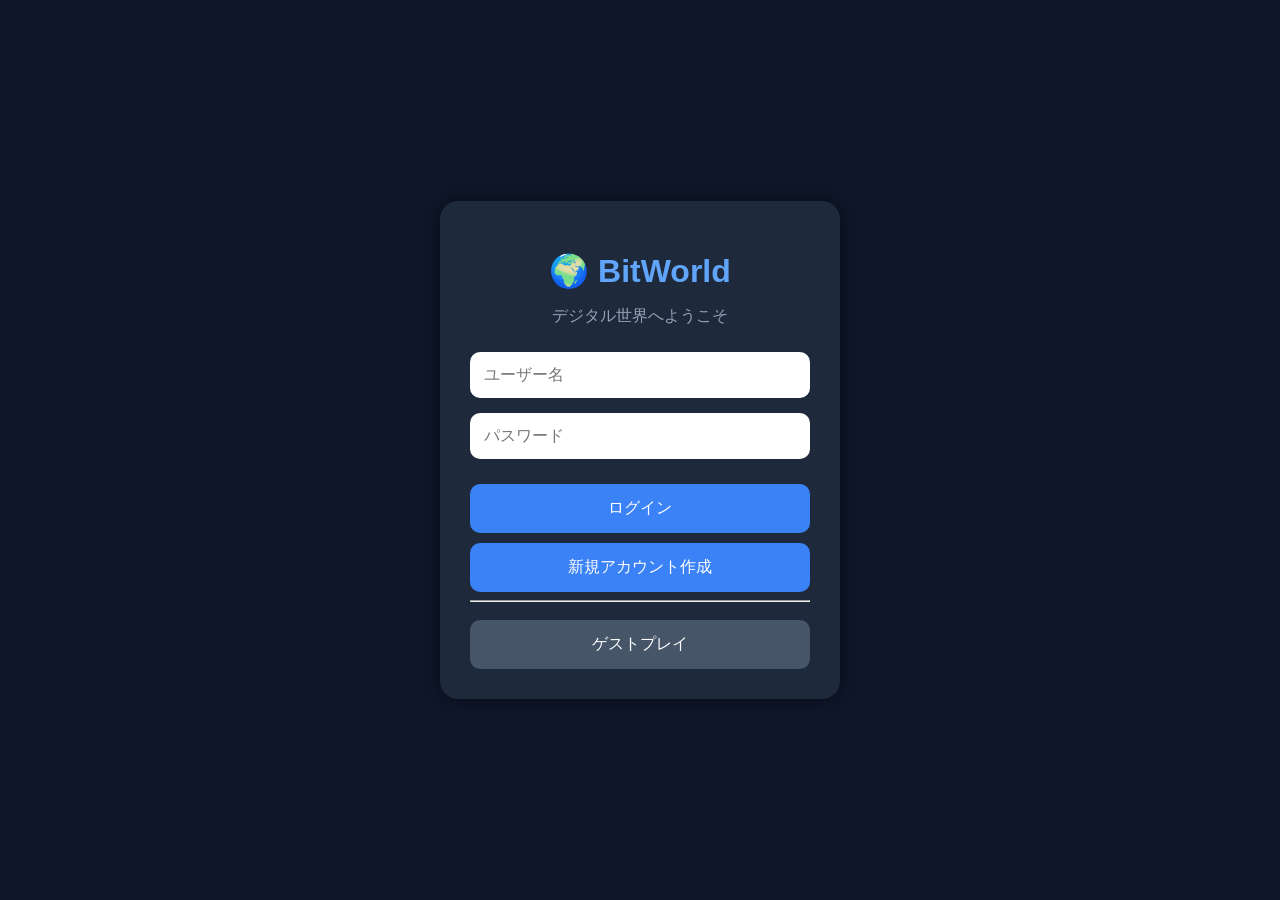
==== index.html @ 11e89895 "Update index.html" ====
<!DOCTYPE html>
<html lang="ja">
<head>
    <meta charset="UTF-8">
    <meta name="viewport" content="width=device-width, initial-scale=1.0">
    <title>BitWorld</title>

    <link rel="stylesheet" href="style.css">
</head>
<body>

<div id="login">

    <h1>🌍 BitWorld</h1>

    <p class="subtitle">
        デジタル世界へようこそ
    </p>

    <input
        id="username"
        type="text"
        placeholder="ユーザー名">

    <input
        id="password"
        type="password"
        placeholder="パスワード">

    <button id="loginBtn">
        ログイン
    </button>

    <button id="registerBtn">
        新規アカウント作成
    </button>

    <hr>

    <button class="guest">
        ゲストプレイ
    </button>

</div>
    <div id="register" style="display:none">

<h1>🌱 アカウント作成</h1>

<input id="newUser" placeholder="ユーザー名">

<input id="newPass"
type="password"
placeholder="パスワード">

<button id="createBtn">
アカウント作成
</button>

<button id="backBtn">
戻る
</button>

</div>

<script src="script.js"></script>

</body>
</html>
---- style.css ----
body{

    margin:0;
    background:#0f172a;

    font-family:sans-serif;

    color:white;

    display:flex;

    justify-content:center;

    align-items:center;

    height:100vh;
}

#login{

    width:340px;

    background:#1e293b;

    border-radius:18px;

    padding:30px;

    text-align:center;

    box-shadow:0 0 25px #0008;
}

h1{

    color:#60a5fa;

    margin-bottom:5px;
}

.subtitle{

    color:#94a3b8;

    margin-bottom:25px;
}

input{

    width:100%;

    padding:14px;

    margin-bottom:15px;

    border:none;

    border-radius:10px;

    font-size:16px;

    box-sizing:border-box;
}

button{

    width:100%;

    padding:14px;

    margin-top:10px;

    border:none;

    border-radius:10px;

    background:#3b82f6;

    color:white;

    font-size:16px;

    cursor:pointer;
}

button:hover{

    background:#2563eb;
}

.guest{

    background:#475569;
}
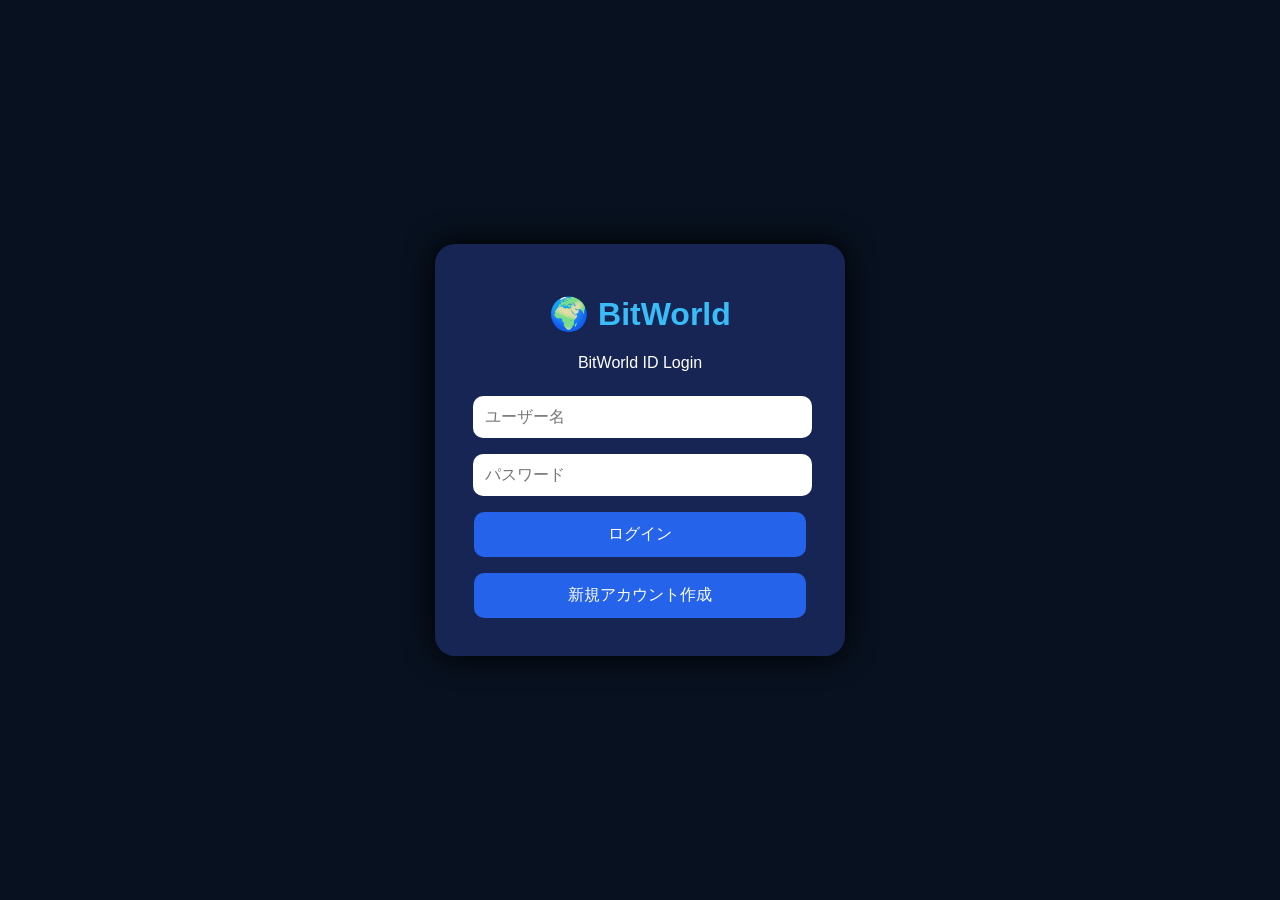
==== commit 47cbe825: "Update index.html" ====
--- a/index.html
+++ b/index.html
@@ -1,68 +1,525 @@
 <!DOCTYPE html>
 <html lang="ja">
 <head>
-    <meta charset="UTF-8">
-    <meta name="viewport" content="width=device-width, initial-scale=1.0">
-    <title>BitWorld</title>
-
-    <link rel="stylesheet" href="style.css">
+<meta charset="UTF-8">
+<meta name="viewport" content="width=device-width, initial-scale=1.0">
+
+<title>BitWorld Account</title>
+
+<style>
+
+body{
+    margin:0;
+    height:100vh;
+    display:flex;
+    justify-content:center;
+    align-items:center;
+
+    background:#08111f;
+    color:white;
+
+    font-family:sans-serif;
+}
+
+
+.box{
+
+    width:350px;
+
+    background:#172554;
+
+    padding:30px;
+
+    border-radius:20px;
+
+    box-shadow:0 0 30px #000;
+
+    text-align:center;
+
+}
+
+
+h1{
+
+    color:#38bdf8;
+
+}
+
+
+input{
+
+    width:90%;
+
+    padding:12px;
+
+    margin:8px;
+
+    border-radius:10px;
+
+    border:none;
+
+    font-size:16px;
+
+}
+
+
+button{
+
+    width:95%;
+
+    padding:12px;
+
+    margin:8px;
+
+    border:none;
+
+    border-radius:10px;
+
+    background:#2563eb;
+
+    color:white;
+
+    font-size:16px;
+
+    cursor:pointer;
+
+}
+
+
+button:hover{
+
+    background:#1d4ed8;
+
+}
+
+
+.hidden{
+
+    display:none;
+
+}
+
+
+.card{
+
+    background:#0f172a;
+
+    padding:15px;
+
+    border-radius:15px;
+
+}
+
+
+</style>
+
 </head>
+
+
 <body>
 
-<div id="login">
-
-    <h1>🌍 BitWorld</h1>
-
-    <p class="subtitle">
-        デジタル世界へようこそ
-    </p>
-
-    <input
-        id="username"
-        type="text"
-        placeholder="ユーザー名">
-
-    <input
-        id="password"
-        type="password"
-        placeholder="パスワード">
-
-    <button id="loginBtn">
-        ログイン
-    </button>
-
-    <button id="registerBtn">
-        新規アカウント作成
-    </button>
-
-    <hr>
-
-    <button class="guest">
-        ゲストプレイ
-    </button>
+
+<div class="box" id="loginPage">
+
+<h1>🌍 BitWorld</h1>
+
+<p>
+BitWorld ID Login
+</p>
+
+
+<input id="loginUser"
+placeholder="ユーザー名">
+
+
+<input id="loginPass"
+type="password"
+placeholder="パスワード">
+
+
+<button onclick="login()">
+ログイン
+</button>
+
+
+<button onclick="showRegister()">
+新規アカウント作成
+</button>
+
 
 </div>
-    <div id="register" style="display:none">
-
-<h1>🌱 アカウント作成</h1>
-
-<input id="newUser" placeholder="ユーザー名">
+
+
+
+
+<div class="box hidden" id="registerPage">
+
+
+<h1>✨ Create ID</h1>
+
+
+<input id="newUser"
+placeholder="ユーザー名">
+
 
 <input id="newPass"
 type="password"
 placeholder="パスワード">
 
-<button id="createBtn">
+
+<button onclick="register()">
 アカウント作成
 </button>
 
-<button id="backBtn">
+
+<button onclick="backLogin()">
 戻る
 </button>
 
+
 </div>
 
-<script src="script.js"></script>
+
+
+
+
+<div class="box hidden" id="homePage">
+
+
+<h1>🌎 BitWorld</h1>
+
+
+<div class="card">
+
+
+<h2 id="playerName"></h2>
+
+
+<p id="playerID"></p>
+
+
+<p>
+💎 クリスタルコイン：
+<span id="coins"></span>
+</p>
+
+
+</div>
+
+
+<button onclick="logout()">
+ログアウト
+</button>
+
+
+</div>
+
+
+
+
+
+<script>
+
+
+// ----------------------
+// データ取得
+// ----------------------
+
+function getAccounts(){
+
+    return JSON.parse(
+        localStorage.getItem(
+            "BitWorldAccounts"
+        )
+    ) || [];
+
+}
+
+
+
+function saveAccounts(data){
+
+    localStorage.setItem(
+        "BitWorldAccounts",
+        JSON.stringify(data)
+    );
+
+}
+
+
+
+// ----------------------
+// SHA-256
+// ----------------------
+
+async function hashPassword(text){
+
+    const data =
+    new TextEncoder()
+    .encode(text);
+
+
+    const hash =
+    await crypto.subtle.digest(
+        "SHA-256",
+        data
+    );
+
+
+    return Array.from(
+        new Uint8Array(hash)
+    )
+    .map(
+        b=>b.toString(16)
+        .padStart(2,"0")
+    )
+    .join("");
+
+}
+
+
+
+// ----------------------
+// ID生成
+// ----------------------
+
+function createID(){
+
+    return "BW-"+
+    Math.floor(
+        Math.random()*900000+100000
+    );
+
+}
+
+
+
+// ----------------------
+// 登録
+// ----------------------
+
+async function register(){
+
+
+let user=
+document.getElementById("newUser").value;
+
+
+let pass=
+document.getElementById("newPass").value;
+
+
+
+if(!user || !pass){
+
+    alert("入力してください");
+
+    return;
+
+}
+
+
+
+let accounts=getAccounts();
+
+
+
+if(accounts.some(
+a=>a.username===user
+)){
+
+    alert("その名前は使用されています");
+
+    return;
+
+}
+
+
+
+let account={
+
+
+id:createID(),
+
+username:user,
+
+
+passwordHash:
+await hashPassword(pass),
+
+
+coins:100,
+
+
+worlds:[],
+
+
+inventory:[]
+
+
+};
+
+
+
+accounts.push(account);
+
+
+saveAccounts(accounts);
+
+
+
+alert(
+"BitWorld IDを作成しました！"
+);
+
+
+backLogin();
+
+
+}
+
+
+
+
+// ----------------------
+// ログイン
+// ----------------------
+
+async function login(){
+
+
+let user=
+document.getElementById("loginUser").value;
+
+
+let pass=
+document.getElementById("loginPass").value;
+
+
+
+let hash=
+await hashPassword(pass);
+
+
+
+let accounts=getAccounts();
+
+
+
+let account=
+accounts.find(
+a=>
+a.username===user
+&&
+a.passwordHash===hash
+);
+
+
+
+if(!account){
+
+alert(
+"ユーザー名またはパスワードが違います"
+);
+
+return;
+
+}
+
+
+
+localStorage.setItem(
+"BitWorldCurrentUser",
+JSON.stringify(account)
+);
+
+
+
+openHome(account);
+
+
+
+}
+
+
+
+// ----------------------
+// ホーム
+// ----------------------
+
+function openHome(account){
+
+
+loginPage.classList.add("hidden");
+
+registerPage.classList.add("hidden");
+
+
+homePage.classList.remove("hidden");
+
+
+playerName.textContent=
+"👤 "+account.username;
+
+
+playerID.textContent=
+"ID : "+account.id;
+
+
+coins.textContent=
+account.coins;
+
+
+
+}
+
+
+
+// ----------------------
+// 画面切替
+// ----------------------
+
+function showRegister(){
+
+loginPage.classList.add("hidden");
+
+registerPage.classList.remove("hidden");
+
+}
+
+
+
+function backLogin(){
+
+registerPage.classList.add("hidden");
+
+loginPage.classList.remove("hidden");
+
+}
+
+
+
+// ----------------------
+// ログアウト
+// ----------------------
+
+function logout(){
+
+localStorage.removeItem(
+"BitWorldCurrentUser"
+);
+
+
+homePage.classList.add("hidden");
+
+loginPage.classList.remove("hidden");
+
+}
+
+
+
+</script>
+
 
 </body>
 </html>
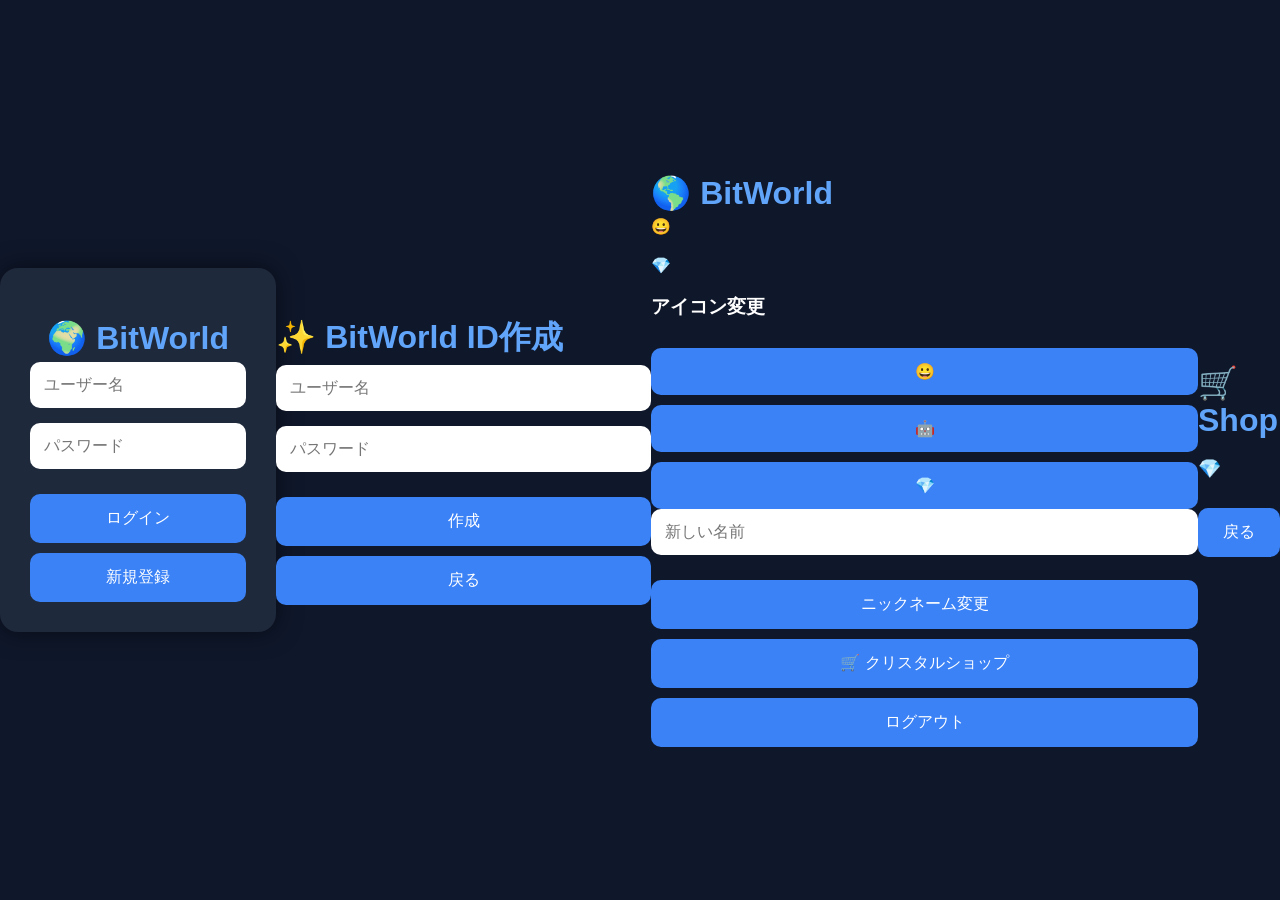
==== commit 3a3486e1: "Update index.html" ====
--- a/index.html
+++ b/index.html
@@ -1,117 +1,14 @@
 <!DOCTYPE html>
 <html lang="ja">
+
 <head>
+
 <meta charset="UTF-8">
-<meta name="viewport" content="width=device-width, initial-scale=1.0">
+<meta name="viewport" content="width=device-width,initial-scale=1.0">
 
-<title>BitWorld Account</title>
+<title>BitWorld</title>
 
-<style>
-
-body{
-    margin:0;
-    height:100vh;
-    display:flex;
-    justify-content:center;
-    align-items:center;
-
-    background:#08111f;
-    color:white;
-
-    font-family:sans-serif;
-}
-
-
-.box{
-
-    width:350px;
-
-    background:#172554;
-
-    padding:30px;
-
-    border-radius:20px;
-
-    box-shadow:0 0 30px #000;
-
-    text-align:center;
-
-}
-
-
-h1{
-
-    color:#38bdf8;
-
-}
-
-
-input{
-
-    width:90%;
-
-    padding:12px;
-
-    margin:8px;
-
-    border-radius:10px;
-
-    border:none;
-
-    font-size:16px;
-
-}
-
-
-button{
-
-    width:95%;
-
-    padding:12px;
-
-    margin:8px;
-
-    border:none;
-
-    border-radius:10px;
-
-    background:#2563eb;
-
-    color:white;
-
-    font-size:16px;
-
-    cursor:pointer;
-
-}
-
-
-button:hover{
-
-    background:#1d4ed8;
-
-}
-
-
-.hidden{
-
-    display:none;
-
-}
-
-
-.card{
-
-    background:#0f172a;
-
-    padding:15px;
-
-    border-radius:15px;
-
-}
-
-
-</style>
+<link rel="stylesheet" href="style.css">
 
 </head>
 
@@ -119,18 +16,11 @@
 <body>
 
 
-<div class="box" id="loginPage">
+<div class="box" id="login">
 
 <h1>🌍 BitWorld</h1>
 
-<p>
-BitWorld ID Login
-</p>
-
-
-<input id="loginUser"
-placeholder="ユーザー名">
-
+<input id="loginUser" placeholder="ユーザー名">
 
 <input id="loginPass"
 type="password"
@@ -142,8 +32,8 @@
 </button>
 
 
-<button onclick="showRegister()">
-新規アカウント作成
+<button onclick="openRegister()">
+新規登録
 </button>
 
 
@@ -151,11 +41,10 @@
 
 
 
-
-<div class="box hidden" id="registerPage">
+<div class="box hidden" id="register">
 
 
-<h1>✨ Create ID</h1>
+<h1>✨ BitWorld ID作成</h1>
 
 
 <input id="newUser"
@@ -168,7 +57,7 @@
 
 
 <button onclick="register()">
-アカウント作成
+作成
 </button>
 
 
@@ -182,29 +71,69 @@
 
 
 
-
-<div class="box hidden" id="homePage">
+<div class="box hidden" id="home">
 
 
 <h1>🌎 BitWorld</h1>
 
 
-<div class="card">
+<div class="profile">
 
 
-<h2 id="playerName"></h2>
+<div id="icon">
+😀
+</div>
 
 
-<p id="playerID"></p>
+<h2 id="nickname">
+</h2>
+
+
+<p id="userid"></p>
 
 
 <p>
-💎 クリスタルコイン：
-<span id="coins"></span>
+💎 <span id="coins"></span>
 </p>
 
 
 </div>
+
+
+
+<h3>
+アイコン変更
+</h3>
+
+
+<button onclick="changeIcon('😀')">
+😀
+</button>
+
+<button onclick="changeIcon('🤖')">
+🤖
+</button>
+
+<button onclick="changeIcon('💎')">
+💎
+</button>
+
+
+
+<input id="nicknameInput"
+placeholder="新しい名前">
+
+
+<button onclick="changeNickname()">
+ニックネーム変更
+</button>
+
+
+
+<button onclick="openShop()">
+🛒 クリスタルショップ
+</button>
+
 
 
 <button onclick="logout()">
@@ -218,308 +147,32 @@
 
 
 
-<script>
+<div class="box hidden" id="shop">
 
 
-// ----------------------
-// データ取得
-// ----------------------
+<h1>🛒 Shop</h1>
 
-function getAccounts(){
 
-    return JSON.parse(
-        localStorage.getItem(
-            "BitWorldAccounts"
-        )
-    ) || [];
+<h3>
+💎 <span id="shopCoins"></span>
+</h3>
 
-}
+
+<div id="items"></div>
+
+
+<button onclick="closeShop()">
+戻る
+</button>
+
+
+</div>
 
 
 
-function saveAccounts(data){
-
-    localStorage.setItem(
-        "BitWorldAccounts",
-        JSON.stringify(data)
-    );
-
-}
-
-
-
-// ----------------------
-// SHA-256
-// ----------------------
-
-async function hashPassword(text){
-
-    const data =
-    new TextEncoder()
-    .encode(text);
-
-
-    const hash =
-    await crypto.subtle.digest(
-        "SHA-256",
-        data
-    );
-
-
-    return Array.from(
-        new Uint8Array(hash)
-    )
-    .map(
-        b=>b.toString(16)
-        .padStart(2,"0")
-    )
-    .join("");
-
-}
-
-
-
-// ----------------------
-// ID生成
-// ----------------------
-
-function createID(){
-
-    return "BW-"+
-    Math.floor(
-        Math.random()*900000+100000
-    );
-
-}
-
-
-
-// ----------------------
-// 登録
-// ----------------------
-
-async function register(){
-
-
-let user=
-document.getElementById("newUser").value;
-
-
-let pass=
-document.getElementById("newPass").value;
-
-
-
-if(!user || !pass){
-
-    alert("入力してください");
-
-    return;
-
-}
-
-
-
-let accounts=getAccounts();
-
-
-
-if(accounts.some(
-a=>a.username===user
-)){
-
-    alert("その名前は使用されています");
-
-    return;
-
-}
-
-
-
-let account={
-
-
-id:createID(),
-
-username:user,
-
-
-passwordHash:
-await hashPassword(pass),
-
-
-coins:100,
-
-
-worlds:[],
-
-
-inventory:[]
-
-
-};
-
-
-
-accounts.push(account);
-
-
-saveAccounts(accounts);
-
-
-
-alert(
-"BitWorld IDを作成しました！"
-);
-
-
-backLogin();
-
-
-}
-
-
-
-
-// ----------------------
-// ログイン
-// ----------------------
-
-async function login(){
-
-
-let user=
-document.getElementById("loginUser").value;
-
-
-let pass=
-document.getElementById("loginPass").value;
-
-
-
-let hash=
-await hashPassword(pass);
-
-
-
-let accounts=getAccounts();
-
-
-
-let account=
-accounts.find(
-a=>
-a.username===user
-&&
-a.passwordHash===hash
-);
-
-
-
-if(!account){
-
-alert(
-"ユーザー名またはパスワードが違います"
-);
-
-return;
-
-}
-
-
-
-localStorage.setItem(
-"BitWorldCurrentUser",
-JSON.stringify(account)
-);
-
-
-
-openHome(account);
-
-
-
-}
-
-
-
-// ----------------------
-// ホーム
-// ----------------------
-
-function openHome(account){
-
-
-loginPage.classList.add("hidden");
-
-registerPage.classList.add("hidden");
-
-
-homePage.classList.remove("hidden");
-
-
-playerName.textContent=
-"👤 "+account.username;
-
-
-playerID.textContent=
-"ID : "+account.id;
-
-
-coins.textContent=
-account.coins;
-
-
-
-}
-
-
-
-// ----------------------
-// 画面切替
-// ----------------------
-
-function showRegister(){
-
-loginPage.classList.add("hidden");
-
-registerPage.classList.remove("hidden");
-
-}
-
-
-
-function backLogin(){
-
-registerPage.classList.add("hidden");
-
-loginPage.classList.remove("hidden");
-
-}
-
-
-
-// ----------------------
-// ログアウト
-// ----------------------
-
-function logout(){
-
-localStorage.removeItem(
-"BitWorldCurrentUser"
-);
-
-
-homePage.classList.add("hidden");
-
-loginPage.classList.remove("hidden");
-
-}
-
-
-
-</script>
+<script src="script.js"></script>
 
 
 </body>
+
 </html>
--- a/style.css
+++ b/style.css
@@ -0,0 +1,94 @@
+body{
+
+    margin:0;
+    background:#0f172a;
+
+    font-family:sans-serif;
+
+    color:white;
+
+    display:flex;
+
+    justify-content:center;
+
+    align-items:center;
+
+    height:100vh;
+}
+
+#login{
+
+    width:340px;
+
+    background:#1e293b;
+
+    border-radius:18px;
+
+    padding:30px;
+
+    text-align:center;
+
+    box-shadow:0 0 25px #0008;
+}
+
+h1{
+
+    color:#60a5fa;
+
+    margin-bottom:5px;
+}
+
+.subtitle{
+
+    color:#94a3b8;
+
+    margin-bottom:25px;
+}
+
+input{
+
+    width:100%;
+
+    padding:14px;
+
+    margin-bottom:15px;
+
+    border:none;
+
+    border-radius:10px;
+
+    font-size:16px;
+
+    box-sizing:border-box;
+}
+
+button{
+
+    width:100%;
+
+    padding:14px;
+
+    margin-top:10px;
+
+    border:none;
+
+    border-radius:10px;
+
+    background:#3b82f6;
+
+    color:white;
+
+    font-size:16px;
+
+    cursor:pointer;
+}
+
+button:hover{
+
+    background:#2563eb;
+}
+
+.guest{
+
+    background:#475569;
+}
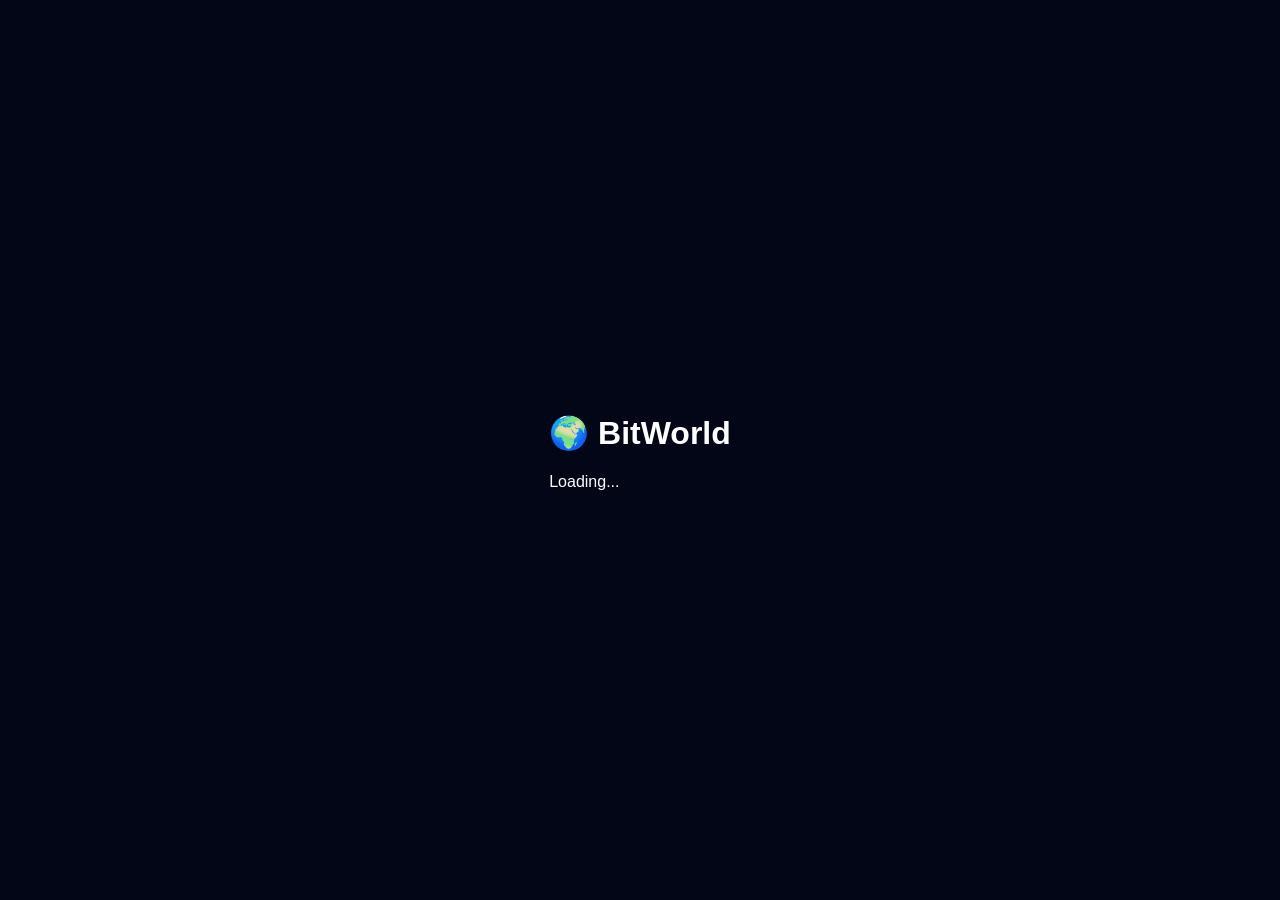
==== commit d6a9e639: "Update index.html" ====
--- a/index.html
+++ b/index.html
@@ -1,178 +1,383 @@
 <!DOCTYPE html>
 <html lang="ja">
-
 <head>
-
-<meta charset="UTF-8">
-<meta name="viewport" content="width=device-width,initial-scale=1.0">
-
-<title>BitWorld</title>
-
-<link rel="stylesheet" href="style.css">
-
+    <meta charset="UTF-8">
+    <meta name="viewport"
+          content="width=device-width, initial-scale=1.0">
+
+    <title>BitWorld</title>
+
+    <link rel="stylesheet" href="style.css">
 </head>
 
-
 <body>
 
-
-<div class="box" id="login">
-
-<h1>🌍 BitWorld</h1>
-
-<input id="loginUser" placeholder="ユーザー名">
-
-<input id="loginPass"
-type="password"
-placeholder="パスワード">
-
-
-<button onclick="login()">
-ログイン
-</button>
-
-
-<button onclick="openRegister()">
+<!-- ===========================
+起動画面
+=========================== -->
+
+<div id="loadingScreen" class="screen">
+
+    <h1 class="logo">🌍 BitWorld</h1>
+
+    <p>Loading...</p>
+
+    <div class="loadingBar">
+        <div id="loadingProgress"></div>
+    </div>
+
+</div>
+
+<!-- ===========================
+ログイン画面
+=========================== -->
+
+<div id="loginScreen" class="screen hidden">
+
+    <h1>BitWorld</h1>
+
+    <input
+        id="loginUsername"
+        type="text"
+        placeholder="ユーザー名">
+
+    <input
+        id="loginPassword"
+        type="password"
+        placeholder="パスワード">
+
+    <button id="loginButton">
+        ログイン
+    </button>
+
+    <button id="openRegisterButton">
+        新規登録
+    </button>
+
+</div>
+
+<!-- ===========================
 新規登録
-</button>
-
-
-</div>
-
-
-
-<div class="box hidden" id="register">
-
-
-<h1>✨ BitWorld ID作成</h1>
-
-
-<input id="newUser"
-placeholder="ユーザー名">
-
-
-<input id="newPass"
-type="password"
-placeholder="パスワード">
-
-
-<button onclick="register()">
-作成
-</button>
-
-
-<button onclick="backLogin()">
-戻る
-</button>
-
-
-</div>
-
-
-
-
-<div class="box hidden" id="home">
-
-
-<h1>🌎 BitWorld</h1>
-
-
-<div class="profile">
-
-
-<div id="icon">
-😀
-</div>
-
-
-<h2 id="nickname">
-</h2>
-
-
-<p id="userid"></p>
-
-
-<p>
-💎 <span id="coins"></span>
-</p>
-
-
-</div>
-
-
-
-<h3>
-アイコン変更
-</h3>
-
-
-<button onclick="changeIcon('😀')">
-😀
-</button>
-
-<button onclick="changeIcon('🤖')">
-🤖
-</button>
-
-<button onclick="changeIcon('💎')">
-💎
-</button>
-
-
-
-<input id="nicknameInput"
-placeholder="新しい名前">
-
-
-<button onclick="changeNickname()">
-ニックネーム変更
-</button>
-
-
-
-<button onclick="openShop()">
-🛒 クリスタルショップ
-</button>
-
-
-
-<button onclick="logout()">
-ログアウト
-</button>
-
-
-</div>
-
-
-
-
-
-<div class="box hidden" id="shop">
-
-
-<h1>🛒 Shop</h1>
-
-
-<h3>
-💎 <span id="shopCoins"></span>
-</h3>
-
-
-<div id="items"></div>
-
-
-<button onclick="closeShop()">
-戻る
-</button>
-
-
-</div>
-
-
+=========================== -->
+
+<div id="registerScreen"
+     class="screen hidden">
+
+    <h1>Create Account</h1>
+
+    <input
+        id="registerUsername"
+        type="text"
+        placeholder="ユーザー名">
+
+    <input
+        id="registerPassword"
+        type="password"
+        placeholder="パスワード">
+
+    <button id="registerButton">
+
+        アカウント作成
+
+    </button>
+
+    <button id="backLoginButton">
+
+        戻る
+
+    </button>
+
+</div>
+
+<!-- ===========================
+ホーム
+=========================== -->
+
+<div id="homeScreen"
+     class="screen hidden">
+
+    <h1>BitWorld</h1>
+
+    <div class="profile">
+
+        <div id="playerIcon">
+
+            😀
+        </div>
+
+        <h2 id="playerNickname">
+
+            プレイヤー
+
+        </h2>
+
+        <p id="playerID">
+
+            BW-000000
+
+        </p>
+
+        <p>
+
+            💎
+
+            <span id="coinText">
+
+                100
+
+            </span>
+
+            Crystal Coin
+
+        </p>
+
+    </div>
+
+    <button id="worldButton">
+
+        🌍 ワールド
+
+    </button>
+
+    <button id="shopButton">
+
+        🛒 ショップ
+
+    </button>
+
+    <button id="inventoryButton">
+
+        🎒 インベントリ
+
+    </button>
+
+    <button id="settingButton">
+
+        ⚙️ 設定
+
+    </button>
+
+    <button id="logoutButton">
+
+        🚪 ログアウト
+
+    </button>
+
+</div>
+
+<!-- ===========================
+ワールド一覧
+=========================== -->
+
+<div id="worldScreen"
+     class="screen hidden">
+
+    <h1>
+
+        🌍 My Worlds
+
+    </h1>
+
+    <div id="worldList">
+
+    </div>
+
+    <button id="createWorldButton">
+
+        ＋ ワールド作成
+
+    </button>
+
+    <button id="worldBackButton">
+
+        戻る
+
+    </button>
+
+</div>
+
+<!-- ===========================
+ワールド作成
+=========================== -->
+
+<div id="createWorldScreen"
+     class="screen hidden">
+
+    <h1>
+
+        新しいワールド
+
+    </h1>
+
+    <input
+        id="worldName"
+        type="text"
+        placeholder="ワールド名">
+
+    <input
+        id="worldSeed"
+        type="text"
+        placeholder="シード（空欄で自動）">
+
+    <select id="worldBiome">
+
+        <option value="normal">
+
+            🌱 ノーマル
+
+        </option>
+
+        <option value="forest">
+
+            🌲 森林
+
+        </option>
+
+        <option value="desert">
+
+            🏜 砂漠
+
+        </option>
+
+        <option value="crystal">
+
+            💎 クリスタル
+
+        </option>
+
+    </select>
+
+    <select id="worldDifficulty">
+
+        <option>
+
+            Easy
+
+        </option>
+
+        <option selected>
+
+            Normal
+
+        </option>
+
+        <option>
+
+            Hard
+
+        </option>
+
+    </select>
+
+    <button id="createWorld">
+
+        作成
+
+    </button>
+
+    <button id="cancelWorld">
+
+        キャンセル
+
+    </button>
+
+</div>
+
+<!-- ===========================
+ショップ
+=========================== -->
+
+<div id="shopScreen"
+     class="screen hidden">
+
+    <h1>
+
+        🛒 Crystal Shop
+
+    </h1>
+
+    <p>
+
+        💎
+
+        <span id="shopCoinText">
+
+            100
+
+        </span>
+
+    </p>
+
+    <div id="shopList">
+
+    </div>
+
+    <button id="shopBackButton">
+
+        戻る
+
+    </button>
+
+</div>
+
+<!-- ===========================
+設定
+=========================== -->
+
+<div id="settingScreen"
+     class="screen hidden">
+
+    <h1>
+
+        ⚙️ Settings
+
+    </h1>
+
+    <label>
+
+        ニックネーム
+
+    </label>
+
+    <input
+        id="nicknameInput"
+        type="text">
+
+    <label>
+
+        アイコン
+
+    </label>
+
+    <div id="iconList">
+
+        <button class="iconButton">😀</button>
+
+        <button class="iconButton">🤖</button>
+
+        <button class="iconButton">👾</button>
+
+        <button class="iconButton">💎</button>
+
+        <button class="iconButton">🌍</button>
+
+    </div>
+
+    <button id="saveProfileButton">
+
+        保存
+
+    </button>
+
+    <button id="settingBackButton">
+
+        戻る
+
+    </button>
+
+</div>
 
 <script src="script.js"></script>
 
-
 </body>
-
 </html>
--- a/style.css
+++ b/style.css
@@ -1,94 +1,104 @@
 body{
 
-    margin:0;
-    background:#0f172a;
+margin:0;
 
-    font-family:sans-serif;
+height:100vh;
 
-    color:white;
+display:flex;
 
-    display:flex;
+justify-content:center;
 
-    justify-content:center;
+align-items:center;
 
-    align-items:center;
+background:#020617;
 
-    height:100vh;
+color:white;
+
+font-family:sans-serif;
+
 }
 
-#login{
 
-    width:340px;
+.box{
 
-    background:#1e293b;
+width:350px;
 
-    border-radius:18px;
+background:#172554;
 
-    padding:30px;
+padding:25px;
 
-    text-align:center;
+border-radius:20px;
 
-    box-shadow:0 0 25px #0008;
+text-align:center;
+
+box-shadow:0 0 20px black;
+
 }
 
-h1{
 
-    color:#60a5fa;
+.hidden{
 
-    margin-bottom:5px;
+display:none;
+
 }
 
-.subtitle{
-
-    color:#94a3b8;
-
-    margin-bottom:25px;
-}
 
 input{
 
-    width:100%;
+width:90%;
 
-    padding:14px;
+padding:12px;
 
-    margin-bottom:15px;
+margin:8px;
 
-    border:none;
+border-radius:10px;
 
-    border-radius:10px;
+border:0;
 
-    font-size:16px;
+}
 
-    box-sizing:border-box;
-}
 
 button{
 
-    width:100%;
+width:90%;
 
-    padding:14px;
+padding:12px;
 
-    margin-top:10px;
+margin:6px;
 
-    border:none;
+border:0;
 
-    border-radius:10px;
+border-radius:10px;
 
-    background:#3b82f6;
+background:#2563eb;
 
-    color:white;
+color:white;
 
-    font-size:16px;
+font-size:16px;
 
-    cursor:pointer;
 }
+
 
 button:hover{
 
-    background:#2563eb;
+background:#1d4ed8;
+
 }
 
-.guest{
 
-    background:#475569;
+.profile{
+
+background:#0f172a;
+
+padding:15px;
+
+border-radius:15px;
+
 }
+
+
+#icon{
+
+font-size:60px;
+
+}
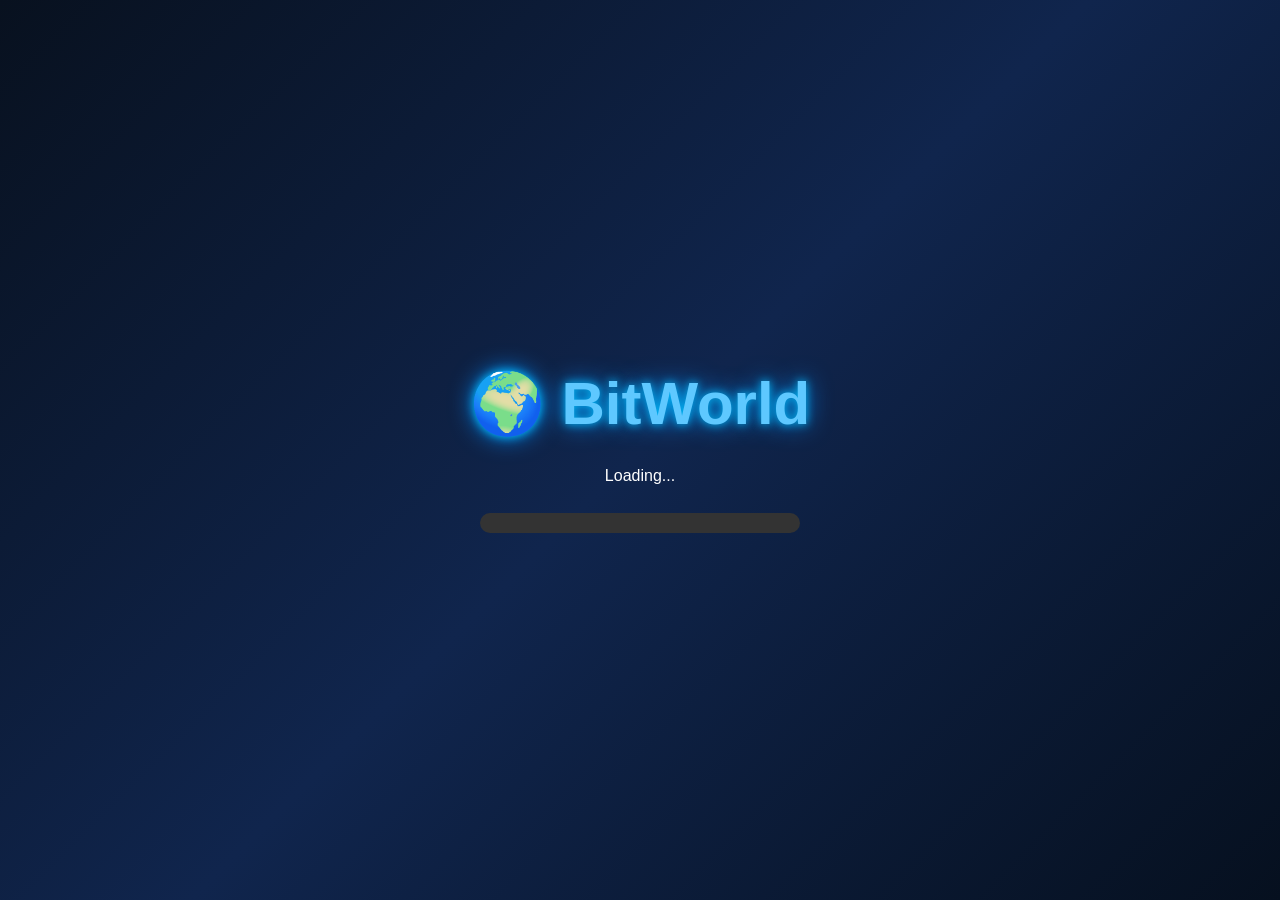
==== commit ab1bacac: "Update index.html" ====
--- a/index.html
+++ b/index.html
@@ -377,7 +377,12 @@
 
 </div>
 
-<script src="script.js"></script>
-
+<script src="js/crypto.js"></script>
+<script src="js/account.js"></script>
+<script src="js/world.js"></script>
+<script src="js/shop.js"></script>
+<script src="js/setting.js"></script>
+<script src="js/main.js"></script>
+    
 </body>
 </html>
--- a/style.css
+++ b/style.css
@@ -1,104 +1,500 @@
+/* ==========================================
+   BitWorld CSS
+   Version 0.1
+========================================== */
+
+*{
+    margin:0;
+    padding:0;
+    box-sizing:border-box;
+}
+
 body{
 
-margin:0;
-
-height:100vh;
-
-display:flex;
-
-justify-content:center;
-
-align-items:center;
-
-background:#020617;
-
-color:white;
-
-font-family:sans-serif;
-
-}
-
-
-.box{
-
-width:350px;
-
-background:#172554;
-
-padding:25px;
-
-border-radius:20px;
-
-text-align:center;
-
-box-shadow:0 0 20px black;
+    font-family:
+    "Segoe UI",
+    "Yu Gothic UI",
+    sans-serif;
+
+    background:
+    linear-gradient(
+        135deg,
+        #08111f,
+        #10254d,
+        #06101f
+    );
+
+    color:white;
+
+    min-height:100vh;
+
+    overflow:hidden;
+
+}
+
+
+/* =========================
+   共通画面
+========================= */
+
+.screen{
+
+    width:100%;
+
+    height:100vh;
+
+    display:flex;
+
+    flex-direction:column;
+
+    justify-content:center;
+
+    align-items:center;
+
+    padding:20px;
 
 }
 
 
 .hidden{
 
-display:none;
-
-}
-
+    display:none;
+
+}
+
+
+/* =========================
+   ロゴ
+========================= */
+
+.logo{
+
+    font-size:60px;
+
+    color:#5ec8ff;
+
+    text-shadow:
+
+        0 0 10px #00bfff,
+
+        0 0 25px #008cff;
+
+    margin-bottom:20px;
+
+}
+
+
+/* =========================
+   カード
+========================= */
+
+.profile{
+
+    width:100%;
+
+    max-width:400px;
+
+    background:
+
+    rgba(255,255,255,0.08);
+
+    backdrop-filter:blur(12px);
+
+    border-radius:20px;
+
+    padding:20px;
+
+    margin:15px 0;
+
+    border:
+
+    1px solid
+
+    rgba(255,255,255,0.15);
+
+}
+
+
+/* =========================
+   アイコン
+========================= */
+
+#playerIcon{
+
+    font-size:72px;
+
+    margin-bottom:10px;
+
+}
+
+
+/* =========================
+   タイトル
+========================= */
+
+h1{
+
+    margin-bottom:20px;
+
+    font-size:40px;
+
+    color:#7fd9ff;
+
+}
+
+
+h2{
+
+    margin:10px 0;
+
+}
+
+
+p{
+
+    margin:8px 0;
+
+}
+
+
+/* =========================
+   入力
+========================= */
 
 input{
 
-width:90%;
-
-padding:12px;
-
-margin:8px;
-
-border-radius:10px;
-
-border:0;
-
-}
-
+    width:100%;
+
+    max-width:400px;
+
+    padding:14px;
+
+    margin:10px;
+
+    border:none;
+
+    border-radius:15px;
+
+    background:
+
+    rgba(255,255,255,0.15);
+
+    color:white;
+
+    font-size:17px;
+
+    outline:none;
+
+}
+
+
+input::placeholder{
+
+    color:#cccccc;
+
+}
+
+
+/* =========================
+   セレクト
+========================= */
+
+select{
+
+    width:100%;
+
+    max-width:400px;
+
+    padding:14px;
+
+    margin:10px;
+
+    border:none;
+
+    border-radius:15px;
+
+    font-size:16px;
+
+}
+
+
+/* =========================
+   ボタン
+========================= */
 
 button{
 
-width:90%;
-
-padding:12px;
-
-margin:6px;
-
-border:0;
-
-border-radius:10px;
-
-background:#2563eb;
-
-color:white;
-
-font-size:16px;
+    width:100%;
+
+    max-width:400px;
+
+    padding:14px;
+
+    margin:8px;
+
+    border:none;
+
+    border-radius:15px;
+
+    background:
+
+    linear-gradient(
+
+    90deg,
+
+    #00a8ff,
+
+    #0066ff
+
+    );
+
+    color:white;
+
+    font-size:18px;
+
+    cursor:pointer;
+
+    transition:
+
+        0.25s;
 
 }
 
 
 button:hover{
 
-background:#1d4ed8;
-
-}
-
-
-.profile{
-
-background:#0f172a;
-
-padding:15px;
-
-border-radius:15px;
-
-}
-
-
-#icon{
-
-font-size:60px;
-
-}
+    transform:
+
+    scale(1.03);
+
+    box-shadow:
+
+    0 0 20px
+
+    #00a8ff;
+
+}
+
+
+button:active{
+
+    transform:
+
+    scale(0.98);
+
+}
+
+
+/* =========================
+   ロードバー
+========================= */
+
+.loadingBar{
+
+    width:320px;
+
+    height:20px;
+
+    background:#333;
+
+    border-radius:30px;
+
+    overflow:hidden;
+
+    margin-top:20px;
+
+}
+
+
+#loadingProgress{
+
+    width:0%;
+
+    height:100%;
+
+    background:
+
+    linear-gradient(
+
+    90deg,
+
+    cyan,
+
+    dodgerblue
+
+    );
+
+}
+
+
+/* =========================
+   ワールド一覧
+========================= */
+
+#worldList{
+
+    width:100%;
+
+    max-width:450px;
+
+    max-height:50vh;
+
+    overflow-y:auto;
+
+}
+
+
+.worldCard{
+
+    background:
+
+    rgba(255,255,255,0.08);
+
+    border-radius:15px;
+
+    padding:15px;
+
+    margin:10px 0;
+
+}
+
+
+/* =========================
+   ショップ
+========================= */
+
+#shopList{
+
+    width:100%;
+
+    max-width:450px;
+
+    max-height:50vh;
+
+    overflow-y:auto;
+
+}
+
+
+.shopItem{
+
+    background:
+
+    rgba(255,255,255,0.08);
+
+    border-radius:15px;
+
+    padding:15px;
+
+    margin:10px 0;
+
+}
+
+
+/* =========================
+   アイコン一覧
+========================= */
+
+#iconList{
+
+    display:grid;
+
+    grid-template-columns:
+
+    repeat(5,1fr);
+
+    gap:10px;
+
+    max-width:420px;
+
+}
+
+
+.iconButton{
+
+    font-size:32px;
+
+    padding:15px;
+
+}
+
+
+/* =========================
+   スクロールバー
+========================= */
+
+::-webkit-scrollbar{
+
+    width:8px;
+
+}
+
+
+::-webkit-scrollbar-thumb{
+
+    background:#00a8ff;
+
+    border-radius:20px;
+
+}
+
+
+/* =========================
+   スマホ対応
+========================= */
+
+@media(max-width:600px){
+
+    h1{
+
+        font-size:32px;
+
+    }
+
+    .logo{
+
+        font-size:48px;
+
+    }
+
+    button{
+
+        font-size:17px;
+
+    }
+
+}
+
+
+/* =========================
+   フェードイン
+========================= */
+
+.screen{
+
+    animation:
+
+    fade 0.4s;
+
+}
+
+
+@keyframes fade{
+
+    from{
+
+        opacity:0;
+
+        transform:translateY(20px);
+
+    }
+
+    to{
+
+        opacity:1;
+
+        transform:translateY(0);
+
+    }
+
+}
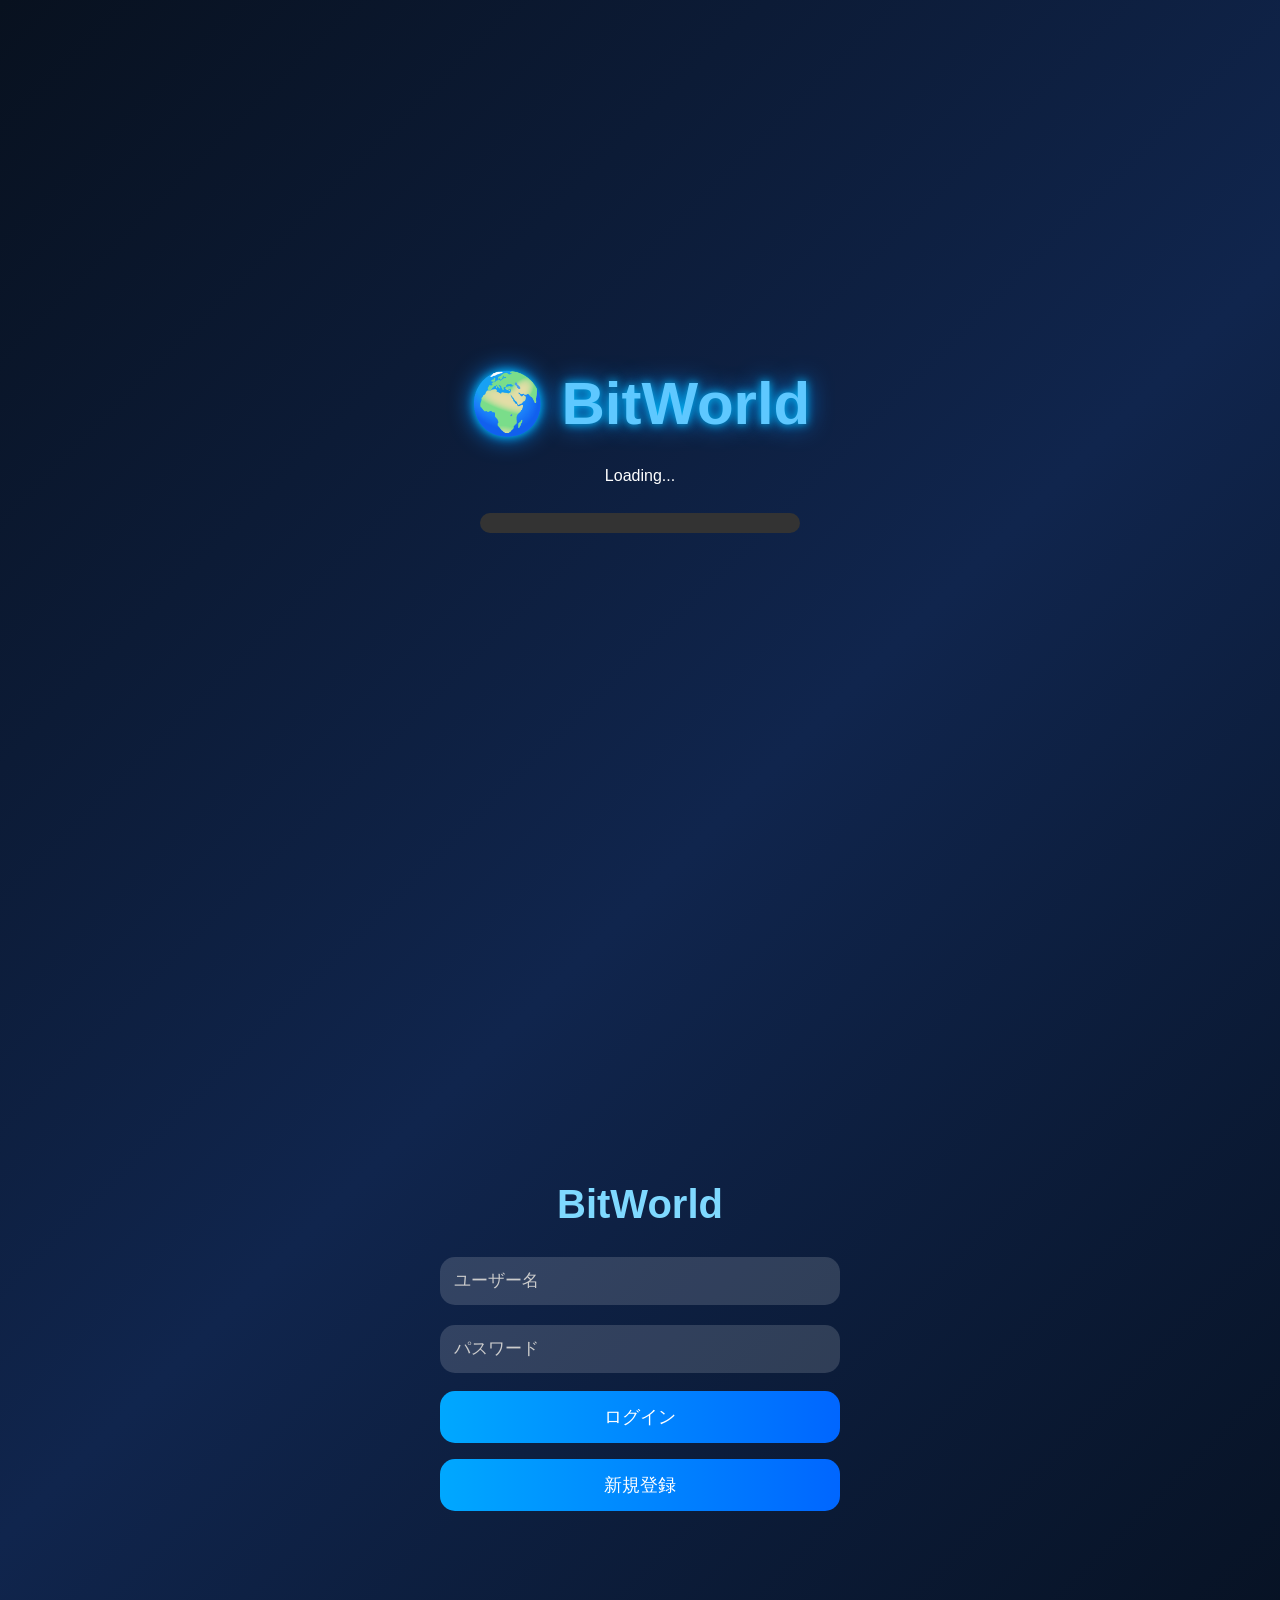
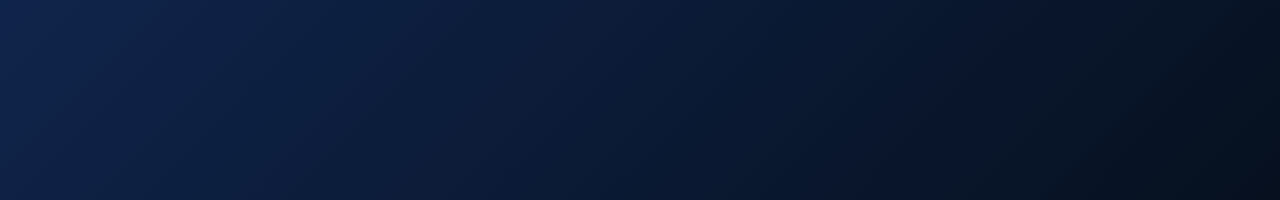
==== commit 9be6eb8f: "Update index.html" ====
--- a/index.html
+++ b/index.html
@@ -380,9 +380,6 @@
 <script src="js/crypto.js"></script>
 <script src="js/account.js"></script>
 <script src="js/world.js"></script>
-<script src="js/shop.js"></script>
-<script src="js/setting.js"></script>
-<script src="js/main.js"></script>
     
 </body>
 </html>
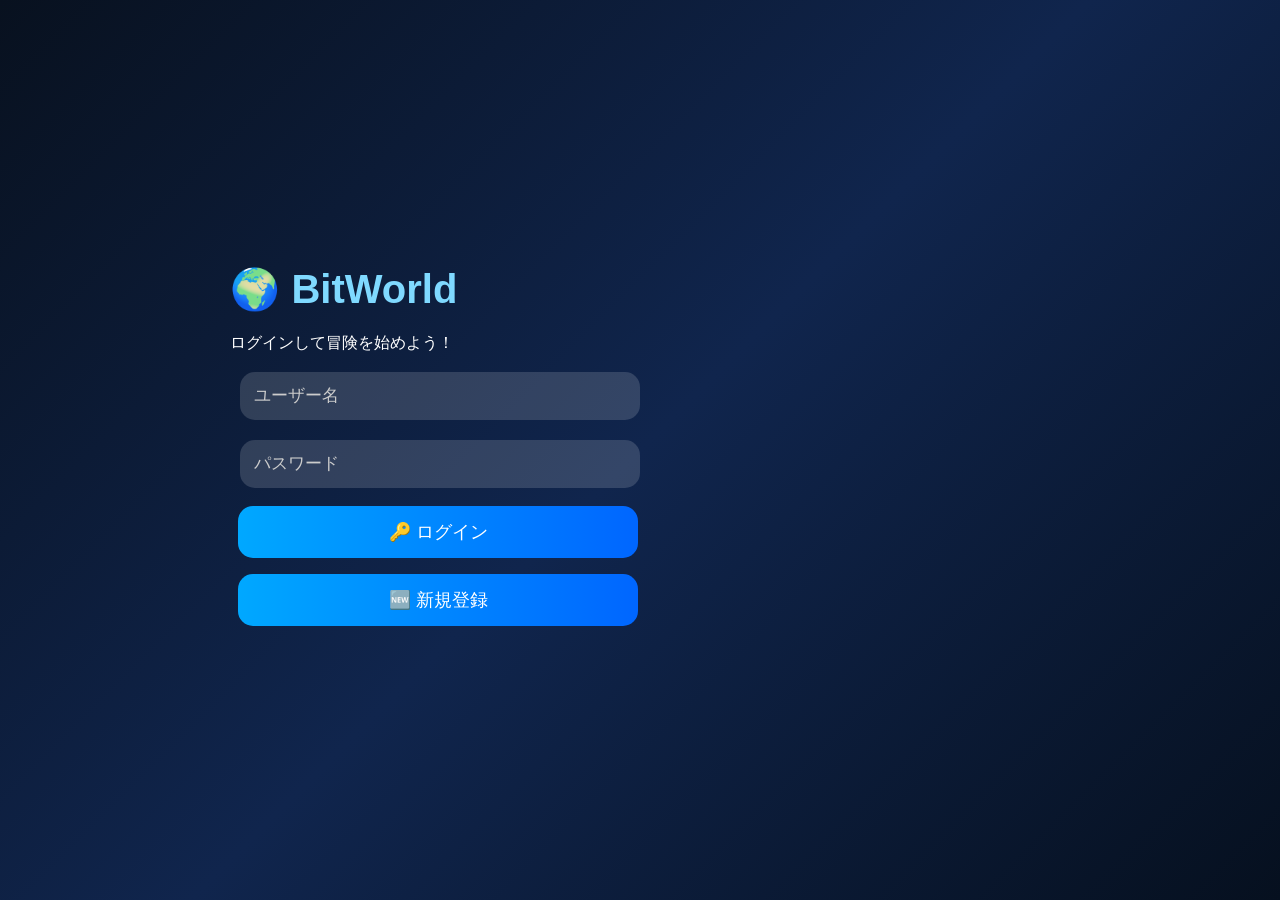
==== commit 0f96d905: "Update index.html" ====
--- a/index.html
+++ b/index.html
@@ -1,385 +1,1029 @@
 <!DOCTYPE html>
 <html lang="ja">
+
 <head>
+
     <meta charset="UTF-8">
-    <meta name="viewport"
-          content="width=device-width, initial-scale=1.0">
+
+    <meta
+        name="viewport"
+        content="width=device-width, initial-scale=1.0">
 
     <title>BitWorld</title>
 
-    <link rel="stylesheet" href="style.css">
+    <!-- CSS -->
+    <link
+        rel="stylesheet"
+        href="style.css">
+
+    <!-- アイコン -->
+    <link
+        rel="icon"
+        href="assets/icon.png">
+
+    <meta
+        name="theme-color"
+        content="#4CAF50">
+
 </head>
 
 <body>
 
-<!-- ===========================
-起動画面
-=========================== -->
-
-<div id="loadingScreen" class="screen">
-
-    <h1 class="logo">🌍 BitWorld</h1>
-
-    <p>Loading...</p>
-
-    <div class="loadingBar">
-        <div id="loadingProgress"></div>
+<!-- ===================================== -->
+<!-- Loading Screen                        -->
+<!-- ===================================== -->
+
+<div
+    id="loadingScreen"
+    class="screen">
+
+    <div class="loadingContainer">
+
+        <h1 class="logo">
+
+            🌍 BitWorld
+
+        </h1>
+
+        <p class="version">
+
+            Version 0.1 Alpha
+
+        </p>
+
+        <p id="loadingText">
+
+            Loading...
+
+        </p>
+
+        <div class="loadingBar">
+
+            <div
+                id="loadingProgress">
+
+            </div>
+
+        </div>
+
+        <p
+            id="loadingPercent">
+
+            0%
+
+        </p>
+
     </div>
 
 </div>
 
-<!-- ===========================
-ログイン画面
-=========================== -->
-
-<div id="loginScreen" class="screen hidden">
-
-    <h1>BitWorld</h1>
-
-    <input
-        id="loginUsername"
-        type="text"
-        placeholder="ユーザー名">
-
-    <input
-        id="loginPassword"
-        type="password"
-        placeholder="パスワード">
-
-    <button id="loginButton">
-        ログイン
-    </button>
-
-    <button id="openRegisterButton">
-        新規登録
-    </button>
+<!-- ===================================== -->
+<!-- Login Screen                          -->
+<!-- ===================================== -->
+    <!-- ===================================== -->
+<!-- Login Screen                          -->
+<!-- ===================================== -->
+
+<div
+    id="loginScreen"
+    class="screen hidden">
+
+    <div class="card">
+
+        <h1>
+
+            🌍 BitWorld
+
+        </h1>
+
+        <p>
+
+            ログインして冒険を始めよう！
+
+        </p>
+
+        <input
+            id="loginUsername"
+            type="text"
+            placeholder="ユーザー名">
+
+        <input
+            id="loginPassword"
+            type="password"
+            placeholder="パスワード">
+
+        <button
+            id="loginButton"
+            class="mainButton">
+
+            🔑 ログイン
+
+        </button>
+
+        <button
+            id="openRegisterButton"
+            class="subButton">
+
+            🆕 新規登録
+
+        </button>
+
+    </div>
 
 </div>
 
-<!-- ===========================
-新規登録
-=========================== -->
-
-<div id="registerScreen"
-     class="screen hidden">
-
-    <h1>Create Account</h1>
-
-    <input
-        id="registerUsername"
-        type="text"
-        placeholder="ユーザー名">
-
-    <input
-        id="registerPassword"
-        type="password"
-        placeholder="パスワード">
-
-    <button id="registerButton">
-
-        アカウント作成
-
-    </button>
-
-    <button id="backLoginButton">
-
-        戻る
-
-    </button>
+<!-- ===================================== -->
+<!-- Register Screen                       -->
+<!-- ===================================== -->
+
+<div
+    id="registerScreen"
+    class="screen hidden">
+
+    <div class="card">
+
+        <h1>
+
+            🆕 アカウント作成
+
+        </h1>
+
+        <p>
+
+            BitWorldへようこそ！
+
+        </p>
+
+        <input
+            id="registerUsername"
+            type="text"
+            maxlength="20"
+            placeholder="ユーザー名">
+
+        <input
+            id="registerPassword"
+            type="password"
+            maxlength="64"
+            placeholder="パスワード">
+
+        <input
+            id="registerPassword2"
+            type="password"
+            maxlength="64"
+            placeholder="パスワード（確認）">
+
+        <label class="checkbox">
+
+            <input
+                id="agreeTerms"
+                type="checkbox">
+
+            利用規約に同意します
+
+        </label>
+
+        <button
+            id="registerButton"
+            class="mainButton">
+
+            ✅ アカウント作成
+
+        </button>
+
+        <button
+            id="backLoginButton"
+            class="subButton">
+
+            ← ログインへ戻る
+
+        </button>
+
+    </div>
 
 </div>
 
-<!-- ===========================
-ホーム
-=========================== -->
-
-<div id="homeScreen"
-     class="screen hidden">
-
-    <h1>BitWorld</h1>
-
-    <div class="profile">
-
-        <div id="playerIcon">
-
-            😀
-        </div>
-
-        <h2 id="playerNickname">
-
-            プレイヤー
+<!-- ===================================== -->
+<!-- Home Screen                           -->
+<!-- ===================================== -->
+    <!-- ===================================== -->
+<!-- Home Screen                           -->
+<!-- ===================================== -->
+
+<div
+    id="homeScreen"
+    class="screen hidden">
+
+    <div class="homeContainer">
+
+        <!-- プロフィール -->
+
+        <div class="profileCard">
+
+            <div
+                id="playerIcon"
+                class="playerIcon">
+
+                😀
+
+            </div>
+
+            <div class="profileInfo">
+
+                <h2
+                    id="playerNickname">
+
+                    プレイヤー
+
+                </h2>
+
+                <p
+                    id="playerID">
+
+                    BW-000000
+
+                </p>
+
+                <p class="coinText">
+
+                    💎
+
+                    <span
+                        id="coinText">
+
+                        100
+
+                    </span>
+
+                    Crystal Coin
+
+                </p>
+
+            </div>
+
+        </div>
+
+        <!-- メニュー -->
+
+        <div class="menuGrid">
+
+            <button
+                id="worldButton"
+                class="menuButton">
+
+                🌍
+
+                <span>
+
+                    ワールド
+
+                </span>
+
+            </button>
+
+            <button
+                id="inventoryButton"
+                class="menuButton">
+
+                🎒
+
+                <span>
+
+                    インベントリ
+
+                </span>
+
+            </button>
+
+            <button
+                id="shopButton"
+                class="menuButton">
+
+                🛒
+
+                <span>
+
+                    ショップ
+
+                </span>
+
+            </button>
+
+            <button
+                id="settingButton"
+                class="menuButton">
+
+                ⚙️
+
+                <span>
+
+                    設定
+
+                </span>
+
+            </button>
+
+        </div>
+
+        <!-- クイック情報 -->
+
+        <div class="statusCard">
+
+            <h3>
+
+                📢 お知らせ
+
+            </h3>
+
+            <p id="newsText">
+
+                BitWorldへようこそ！
+
+            </p>
+
+        </div>
+
+        <!-- バージョン -->
+
+        <div class="versionCard">
+
+            Version 0.1 Alpha
+
+        </div>
+
+        <!-- ログアウト -->
+
+        <button
+            id="logoutButton"
+            class="dangerButton">
+
+            🚪 ログアウト
+
+        </button>
+
+    </div>
+
+</div>
+
+<!-- ===================================== -->
+<!-- World Screen                          -->
+<!-- ===================================== -->
+    <!-- ===================================== -->
+<!-- World Screen                          -->
+<!-- ===================================== -->
+
+<div
+    id="worldScreen"
+    class="screen hidden">
+
+    <div class="worldContainer">
+
+        <h1>
+
+            🌍 My Worlds
+
+        </h1>
+
+        <div class="worldTopBar">
+
+            <button
+                id="createWorldButton"
+                class="mainButton">
+
+                ➕ 新しいワールド
+
+            </button>
+
+            <button
+                id="importWorldButton"
+                class="subButton">
+
+                📂 WorldCode読込
+
+            </button>
+
+        </div>
+
+        <div
+            id="worldList"
+            class="worldList">
+
+            <!-- JSで生成 -->
+
+        </div>
+
+        <div class="bottomBar">
+
+            <button
+                id="worldBackButton"
+                class="dangerButton">
+
+                ← ホームへ戻る
+
+            </button>
+
+        </div>
+
+    </div>
+
+</div>
+
+<!-- ===================================== -->
+<!-- Create World Screen                   -->
+<!-- ===================================== -->
+
+<div
+    id="createWorldScreen"
+    class="screen hidden">
+
+    <div class="createWorldContainer">
+
+        <h1>
+
+            🌎 新しいワールド
+
+        </h1>
+
+        <input
+            id="worldName"
+            type="text"
+            maxlength="32"
+            placeholder="ワールド名">
+
+        <input
+            id="worldSeed"
+            type="text"
+            maxlength="32"
+            placeholder="シード（空欄でランダム）">
+
+        <label>
+
+            バイオーム
+
+        </label>
+
+        <select id="worldBiome">
+
+            <option value="normal">
+
+                🌱 ノーマル
+
+            </option>
+
+            <option value="forest">
+
+                🌲 森林
+
+            </option>
+
+            <option value="desert">
+
+                🏜️ 砂漠
+
+            </option>
+
+            <option value="snow">
+
+                ❄️ 雪原
+
+            </option>
+
+            <option value="crystal">
+
+                💎 クリスタル
+
+            </option>
+
+            <option value="volcano">
+
+                🌋 火山
+
+            </option>
+
+            <option value="sky">
+
+                ☁️ 空島
+
+            </option>
+
+        </select>
+
+        <label>
+
+            難易度
+
+        </label>
+
+        <select id="worldDifficulty">
+
+            <option value="peaceful">
+
+                😊 Peaceful
+
+            </option>
+
+            <option value="easy">
+
+                😀 Easy
+
+            </option>
+
+            <option
+                value="normal"
+                selected>
+
+                🙂 Normal
+
+            </option>
+
+            <option value="hard">
+
+                😈 Hard
+
+            </option>
+
+        </select>
+
+        <label>
+
+            ワールドタイプ
+
+        </label>
+
+        <select id="worldType">
+
+            <option value="survival">
+
+                ⛏️ サバイバル
+
+            </option>
+
+            <option value="creative">
+
+                🎨 クリエイター
+
+            </option>
+
+            <option value="debug">
+
+                🛠️ デバッグ
+
+            </option>
+
+        </select>
+
+        <label>
+
+            初期スポーン
+
+        </label>
+
+        <select id="spawnType">
+
+            <option value="random">
+
+                ランダム
+
+            </option>
+
+            <option value="village">
+
+                村
+
+            </option>
+
+            <option value="forest">
+
+                森
+
+            </option>
+
+            <option value="coast">
+
+                海岸
+
+            </option>
+
+        </select>
+
+        <div class="createButtons">
+
+            <button
+                id="createWorld"
+                class="mainButton">
+
+                🌍 作成
+
+            </button>
+
+            <button
+                id="cancelWorld"
+                class="dangerButton">
+
+                キャンセル
+
+            </button>
+
+        </div>
+
+    </div>
+
+</div>
+
+<!-- ===================================== -->
+<!-- Shop Screen                           -->
+<!-- ===================================== -->
+    <!-- ===================================== -->
+<!-- Shop Screen                           -->
+<!-- ===================================== -->
+
+<div
+    id="shopScreen"
+    class="screen hidden">
+
+    <div class="shopContainer">
+
+        <h1>
+
+            🛒 Crystal Shop
+
+        </h1>
+
+        <p class="coinText">
+
+            💎
+
+            <span id="shopCoinText">
+
+                100
+
+            </span>
+
+            Crystal Coin
+
+        </p>
+
+        <div
+            id="shopList"
+            class="shopGrid">
+
+            <!-- JSで生成 -->
+
+        </div>
+
+        <button
+            id="shopBackButton"
+            class="dangerButton">
+
+            ← ホームへ戻る
+
+        </button>
+
+    </div>
+
+</div>
+
+<!-- ===================================== -->
+<!-- Inventory Screen                      -->
+<!-- ===================================== -->
+
+<div
+    id="inventoryScreen"
+    class="screen hidden">
+
+    <div class="inventoryContainer">
+
+        <h1>
+
+            🎒 Inventory
+
+        </h1>
+
+        <div
+            id="inventoryGrid"
+            class="inventoryGrid">
+
+            <!-- JS生成 -->
+
+        </div>
+
+        <button
+            id="inventoryBackButton"
+            class="dangerButton">
+
+            ← ホームへ戻る
+
+        </button>
+
+    </div>
+
+</div>
+
+<!-- ===================================== -->
+<!-- Setting Screen                        -->
+<!-- ===================================== -->
+
+<div
+    id="settingScreen"
+    class="screen hidden">
+
+    <div class="settingContainer">
+
+        <h1>
+
+            ⚙️ Settings
+
+        </h1>
+
+        <!-- ===================== -->
+        <!-- プロフィール -->
+        <!-- ===================== -->
+
+        <h2>
+
+            👤 プロフィール
 
         </h2>
 
-        <p id="playerID">
-
-            BW-000000
-
-        </p>
-
-        <p>
-
-            💎
-
-            <span id="coinText">
-
-                100
-
-            </span>
-
-            Crystal Coin
-
-        </p>
+        <label>
+
+            ニックネーム
+
+        </label>
+
+        <input
+            id="nicknameInput"
+            type="text"
+            maxlength="20">
+
+        <label>
+
+            アイコン
+
+        </label>
+
+        <div
+            id="iconList"
+            class="iconGrid">
+
+            <button class="iconButton">😀</button>
+            <button class="iconButton">🤖</button>
+            <button class="iconButton">👾</button>
+            <button class="iconButton">💎</button>
+            <button class="iconButton">🌍</button>
+            <button class="iconButton">🦊</button>
+            <button class="iconButton">🐱</button>
+            <button class="iconButton">🐧</button>
+
+        </div>
+
+        <hr>
+
+        <!-- ===================== -->
+        <!-- ゲーム設定 -->
+        <!-- ===================== -->
+
+        <h2>
+
+            🎮 ゲーム
+
+        </h2>
+
+        <label>
+
+            BGM
+
+        </label>
+
+        <input
+            id="bgmVolume"
+            type="range"
+            min="0"
+            max="100">
+
+        <label>
+
+            SE
+
+        </label>
+
+        <input
+            id="seVolume"
+            type="range"
+            min="0"
+            max="100">
+
+        <label>
+
+            FPS
+
+        </label>
+
+        <select
+            id="fpsSelect">
+
+            <option value="30">30 FPS</option>
+            <option value="60">60 FPS</option>
+            <option value="120">120 FPS</option>
+            <option value="0">無制限</option>
+
+        </select>
+
+        <label>
+
+            描画距離
+
+        </label>
+
+        <input
+            id="renderDistance"
+            type="range"
+            min="4"
+            max="16">
+
+        <label>
+
+            <input
+                id="showFPS"
+                type="checkbox">
+
+            FPS表示
+
+        </label>
+
+        <hr>
+
+        <!-- ===================== -->
+        <!-- データ管理 -->
+        <!-- ===================== -->
+
+        <h2>
+
+            💾 データ管理
+
+        </h2>
+
+        <button
+            id="exportSettingButton"
+            class="mainButton">
+
+            📤 設定を書き出す
+
+        </button>
+
+        <label
+            class="fileButton">
+
+            📥 設定を読み込む
+
+            <input
+                id="importSettingFile"
+                type="file"
+                accept=".json"
+                hidden>
+
+        </label>
+
+        <button
+            id="clearCacheButton"
+            class="subButton">
+
+            🗑 キャッシュ削除
+
+        </button>
+
+        <button
+            id="resetSettingButton"
+            class="dangerButton">
+
+            🔄 初期設定へ戻す
+
+        </button>
+
+        <hr>
+
+        <!-- ===================== -->
+        <!-- ボタン -->
+        <!-- ===================== -->
+
+        <button
+            id="saveProfileButton"
+            class="mainButton">
+
+            💾 保存
+
+        </button>
+
+        <button
+            id="settingBackButton"
+            class="dangerButton">
+
+            ← ホームへ戻る
+
+        </button>
 
     </div>
 
-    <button id="worldButton">
-
-        🌍 ワールド
-
-    </button>
-
-    <button id="shopButton">
-
-        🛒 ショップ
-
-    </button>
-
-    <button id="inventoryButton">
-
-        🎒 インベントリ
-
-    </button>
-
-    <button id="settingButton">
-
-        ⚙️ 設定
-
-    </button>
-
-    <button id="logoutButton">
-
-        🚪 ログアウト
-
-    </button>
-
 </div>
 
-<!-- ===========================
-ワールド一覧
-=========================== -->
-
-<div id="worldScreen"
-     class="screen hidden">
-
-    <h1>
-
-        🌍 My Worlds
-
-    </h1>
-
-    <div id="worldList">
-
-    </div>
-
-    <button id="createWorldButton">
-
-        ＋ ワールド作成
-
-    </button>
-
-    <button id="worldBackButton">
-
-        戻る
-
-    </button>
-
-</div>
-
-<!-- ===========================
-ワールド作成
-=========================== -->
-
-<div id="createWorldScreen"
-     class="screen hidden">
-
-    <h1>
-
-        新しいワールド
-
-    </h1>
-
-    <input
-        id="worldName"
-        type="text"
-        placeholder="ワールド名">
-
-    <input
-        id="worldSeed"
-        type="text"
-        placeholder="シード（空欄で自動）">
-
-    <select id="worldBiome">
-
-        <option value="normal">
-
-            🌱 ノーマル
-
-        </option>
-
-        <option value="forest">
-
-            🌲 森林
-
-        </option>
-
-        <option value="desert">
-
-            🏜 砂漠
-
-        </option>
-
-        <option value="crystal">
-
-            💎 クリスタル
-
-        </option>
-
-    </select>
-
-    <select id="worldDifficulty">
-
-        <option>
-
-            Easy
-
-        </option>
-
-        <option selected>
-
-            Normal
-
-        </option>
-
-        <option>
-
-            Hard
-
-        </option>
-
-    </select>
-
-    <button id="createWorld">
-
-        作成
-
-    </button>
-
-    <button id="cancelWorld">
-
-        キャンセル
-
-    </button>
-
-</div>
-
-<!-- ===========================
-ショップ
-=========================== -->
-
-<div id="shopScreen"
-     class="screen hidden">
-
-    <h1>
-
-        🛒 Crystal Shop
-
-    </h1>
-
-    <p>
-
-        💎
-
-        <span id="shopCoinText">
-
-            100
-
-        </span>
-
-    </p>
-
-    <div id="shopList">
-
-    </div>
-
-    <button id="shopBackButton">
-
-        戻る
-
-    </button>
-
-</div>
-
-<!-- ===========================
-設定
-=========================== -->
-
-<div id="settingScreen"
-     class="screen hidden">
-
-    <h1>
-
-        ⚙️ Settings
-
-    </h1>
-
-    <label>
-
-        ニックネーム
-
-    </label>
-
-    <input
-        id="nicknameInput"
-        type="text">
-
-    <label>
-
-        アイコン
-
-    </label>
-
-    <div id="iconList">
-
-        <button class="iconButton">😀</button>
-
-        <button class="iconButton">🤖</button>
-
-        <button class="iconButton">👾</button>
-
-        <button class="iconButton">💎</button>
-
-        <button class="iconButton">🌍</button>
-
-    </div>
-
-    <button id="saveProfileButton">
-
-        保存
-
-    </button>
-
-    <button id="settingBackButton">
-
-        戻る
-
-    </button>
-
-</div>
-
+<!-- ===================================== -->
+<!-- Script                                -->
+<!-- ===================================== -->
+    <!-- ===================================== -->
+<!-- JavaScript                            -->
+<!-- ===================================== -->
+
+<!-- 暗号化 -->
 <script src="js/crypto.js"></script>
+
+<!-- アカウント -->
 <script src="js/account.js"></script>
+
+<!-- ワールド -->
 <script src="js/world.js"></script>
-    
+
+<!-- 設定 -->
+<script src="js/setting.js"></script>
+
+<!-- インベントリ -->
+<script src="js/inventory.js"></script>
+
+<!-- ショップ -->
+<script src="js/shop.js"></script>
+
+<!-- メイン -->
+<script src="js/main.js"></script>
+
+<!-- ===================================== -->
+<!-- 起動処理                              -->
+<!-- ===================================== -->
+
+<script>
+
+window.addEventListener("load",()=>{
+
+    console.log("🌍 BitWorld Boot");
+
+    const loading =
+        document.getElementById(
+            "loadingProgress"
+        );
+
+    const percent =
+        document.getElementById(
+            "loadingPercent"
+        );
+
+    let value = 0;
+
+    const timer = setInterval(()=>{
+
+        value++;
+
+        if(loading){
+
+            loading.style.width =
+                value + "%";
+
+        }
+
+        if(percent){
+
+            percent.textContent =
+                value + "%";
+
+        }
+
+        if(value>=100){
+
+            clearInterval(timer);
+
+            document
+                .getElementById(
+                    "loadingScreen"
+                )
+                .classList.add("hidden");
+
+            if(typeof autoLogin==="function"){
+
+                autoLogin();
+
+            }else{
+
+                document
+                    .getElementById(
+                        "loginScreen"
+                    )
+                    .classList.remove("hidden");
+
+            }
+
+        }
+
+    },15);
+
+});
+
+</script>
+
 </body>
 </html>
